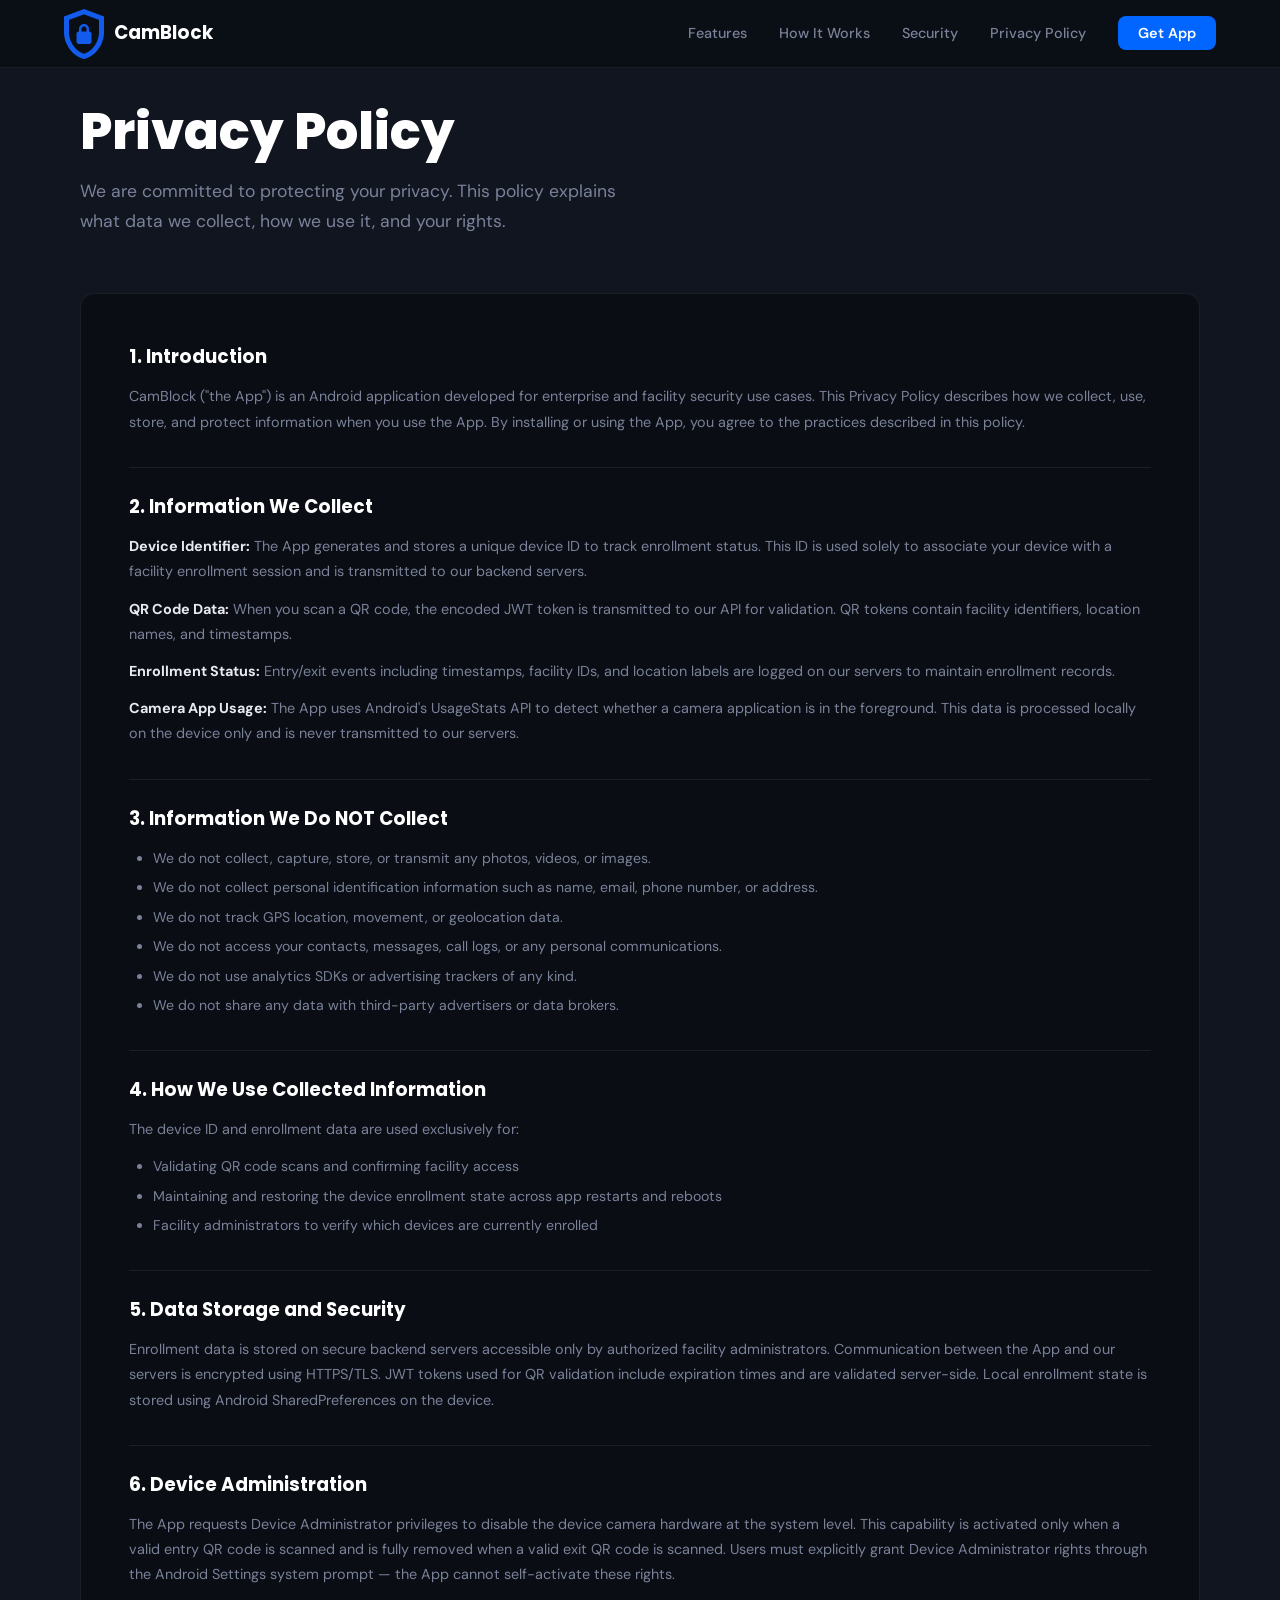
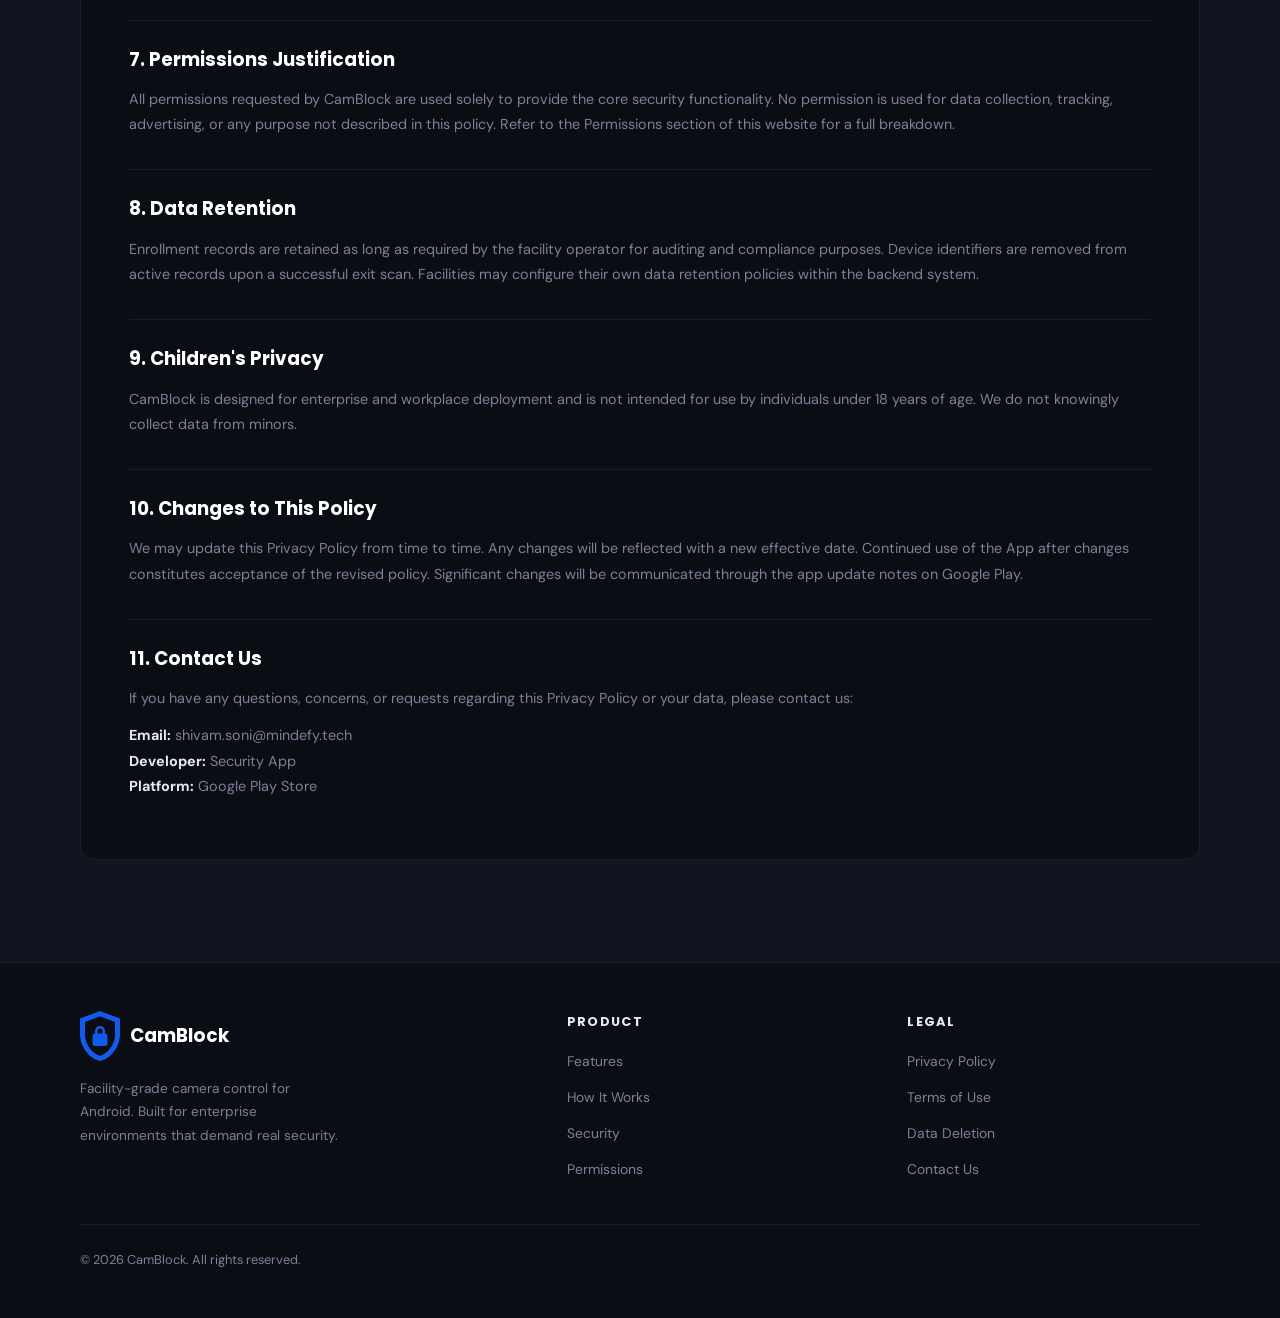
==== privacy.html @ 2841aa3a "initial commit" ====
<!DOCTYPE html>
<html lang="en">
  <head>
    <meta charset="UTF-8" />
    <meta name="viewport" content="width=device-width, initial-scale=1.0" />
    <title>CamBlock – Facility Camera Control</title>
    <link rel="preconnect" href="https://fonts.googleapis.com" />
    <link
      href="https://fonts.googleapis.com/css2?family=Poppins:wght@300;400;500;600;700&family=Syne:wght@400;600;700;800&family=DM+Sans:ital,wght@0,300;0,400;0,500;1,400&family=DM+Mono:wght@400;500&display=swap"
      rel="stylesheet"
    />
    <link rel="icon" type="image/png" sizes="32x32" href="logo.png">
    <!-- External CSS -->
    <link rel="stylesheet" href="styles.css" />

    <title>CamBlock Privacy Policy</title>
  </head>
  <body>
    <!-- ── NAV ──────────────────────────────────────── -->
    <nav>
      <a class="nav-logo" href="/">
        <div class="shield"><img src="logo.png" /></div>
        CamBlock
      </a>
      <ul class="nav-links" id="navLinks">
        <li><a href="/#features">Features</a></li>
        <li><a href="/#how-it-works">How It Works</a></li>
        <li><a href="/#security">Security</a></li>
        <li><a href="privacy.html">Privacy Policy</a></li>
        <li><a href="https://play.google.com/store/apps/details?id=com.sierra.camblock&pcampaignid=web_share" target="_blank" class="nav-cta">Get App</a></li>
      </ul>
      <div class="hamburger" id="hamburger" onclick="toggleMenu()">
        <span></span><span></span><span></span>
      </div>
    </nav>

    <!-- ── PRIVACY POLICY ────────────────────────────── -->
    <section id="privacy">
      <div class="container">
        <h2 class="section-title">Privacy Policy</h2>
        <p class="section-sub">
          We are committed to protecting your privacy. This policy explains what
          data we collect, how we use it, and your rights.
        </p>

        <div class="privacy-card">
          <h3>1. Introduction</h3>
          <p>
            CamBlock ("the App") is an Android application developed for
            enterprise and facility security use cases. This Privacy Policy
            describes how we collect, use, store, and protect information when
            you use the App. By installing or using the App, you agree to the
            practices described in this policy.
          </p>

          <h3>2. Information We Collect</h3>
          <p>
            <strong>Device Identifier:</strong> The App generates and stores a
            unique device ID to track enrollment status. This ID is used solely
            to associate your device with a facility enrollment session and is
            transmitted to our backend servers.
          </p>
          <p>
            <strong>QR Code Data:</strong> When you scan a QR code, the encoded
            JWT token is transmitted to our API for validation. QR tokens
            contain facility identifiers, location names, and timestamps.
          </p>
          <p>
            <strong>Enrollment Status:</strong> Entry/exit events including
            timestamps, facility IDs, and location labels are logged on our
            servers to maintain enrollment records.
          </p>
          <p>
            <strong>Camera App Usage:</strong> The App uses Android's UsageStats
            API to detect whether a camera application is in the foreground.
            This data is processed locally on the device only and is never
            transmitted to our servers.
          </p>

          <h3>3. Information We Do NOT Collect</h3>
          <ul>
            <li>
              We do not collect, capture, store, or transmit any photos, videos,
              or images.
            </li>
            <li>
              We do not collect personal identification information such as
              name, email, phone number, or address.
            </li>
            <li>
              We do not track GPS location, movement, or geolocation data.
            </li>
            <li>
              We do not access your contacts, messages, call logs, or any
              personal communications.
            </li>
            <li>
              We do not use analytics SDKs or advertising trackers of any kind.
            </li>
            <li>
              We do not share any data with third-party advertisers or data
              brokers.
            </li>
          </ul>

          <h3>4. How We Use Collected Information</h3>
          <p>The device ID and enrollment data are used exclusively for:</p>
          <ul>
            <li>Validating QR code scans and confirming facility access</li>
            <li>
              Maintaining and restoring the device enrollment state across app
              restarts and reboots
            </li>
            <li>
              Facility administrators to verify which devices are currently
              enrolled
            </li>
          </ul>

          <h3>5. Data Storage and Security</h3>
          <p>
            Enrollment data is stored on secure backend servers accessible only
            by authorized facility administrators. Communication between the App
            and our servers is encrypted using HTTPS/TLS. JWT tokens used for QR
            validation include expiration times and are validated server-side.
            Local enrollment state is stored using Android SharedPreferences on
            the device.
          </p>

          <h3>6. Device Administration</h3>
          <p>
            The App requests Device Administrator privileges to disable the
            device camera hardware at the system level. This capability is
            activated only when a valid entry QR code is scanned and is fully
            removed when a valid exit QR code is scanned. Users must explicitly
            grant Device Administrator rights through the Android Settings
            system prompt — the App cannot self-activate these rights.
          </p>

          <h3>7. Permissions Justification</h3>
          <p>
            All permissions requested by CamBlock are used solely to provide the
            core security functionality. No permission is used for data
            collection, tracking, advertising, or any purpose not described in
            this policy. Refer to the Permissions section of this website for a
            full breakdown.
          </p>

          <h3>8. Data Retention</h3>
          <p>
            Enrollment records are retained as long as required by the facility
            operator for auditing and compliance purposes. Device identifiers
            are removed from active records upon a successful exit scan.
            Facilities may configure their own data retention policies within
            the backend system.
          </p>

          <h3>9. Children's Privacy</h3>
          <p>
            CamBlock is designed for enterprise and workplace deployment and is
            not intended for use by individuals under 18 years of age. We do not
            knowingly collect data from minors.
          </p>

          <h3>10. Changes to This Policy</h3>
          <p>
            We may update this Privacy Policy from time to time. Any changes
            will be reflected with a new effective date. Continued use of the
            App after changes constitutes acceptance of the revised policy.
            Significant changes will be communicated through the app update
            notes on Google Play.
          </p>

          <h3>11. Contact Us</h3>
          <p>
            If you have any questions, concerns, or requests regarding this
            Privacy Policy or your data, please contact us:
          </p>
          <p>
            <strong>Email:</strong> shivam.soni@mindefy.tech<br />
            <strong>Developer:</strong> Security App<br />
            <strong>Platform:</strong> Google Play Store
          </p>
        </div>
      </div>
    </section>

    <!-- ── FOOTER ────────────────────────────────────── -->
    <footer>
      <div class="footer-inner">
        <div class="footer-brand">
          <a class="nav-logo" href="/">
            <div class="shield"><img src="logo.png" /></div>
            CamBlock
          </a>
          <p>
            Facility-grade camera control for Android. Built for enterprise
            environments that demand real security.
          </p>
        </div>
        <div class="footer-col">
          <h4>Product</h4>
          <ul>
            <li><a href="/#features">Features</a></li>
            <li><a href="/#how-it-works">How It Works</a></li>
            <li><a href="/#security">Security</a></li>
            <li><a href="/#permissions">Permissions</a></li>
          </ul>
        </div>
        <div class="footer-col">
          <h4>Legal</h4>
          <ul>
            <li><a href="privacy.html">Privacy Policy</a></li>
            <li><a href="privacy.html">Terms of Use</a></li>
            <li><a href="privacy.html">Data Deletion</a></li>
            <li><a href="mailto:shivam.soni@mindefy.tech">Contact Us</a></li>
          </ul>
        </div>
      </div>
      <div class="footer-bottom">
        <span>© 2026 CamBlock. All rights reserved.</span>
      </div>
    </footer>

    <script>
      function toggleMenu() {
        const links = document.getElementById("navLinks");
        links.classList.toggle("open");
      }

      // Close menu on link click
      document.querySelectorAll(".nav-links a").forEach((link) => {
        link.addEventListener("click", () => {
          document.getElementById("navLinks").classList.remove("open");
        });
      });

      // Scroll reveal
      const observer = new IntersectionObserver(
        (entries) => {
          entries.forEach((entry) => {
            if (entry.isIntersecting) {
              entry.target.style.opacity = "1";
              entry.target.style.transform = "translateY(0)";
            }
          });
        },
        { threshold: 0.1 }
      );

      document
        .querySelectorAll(
          ".feature-card, .steps-list li, .layer-item, .perm-group"
        )
        .forEach((el) => {
          el.style.opacity = "0";
          el.style.transform = "translateY(20px)";
          el.style.transition = "opacity .5s ease, transform .5s ease";
          observer.observe(el);
        });
    </script>
  </body>
</html>
---- styles.css ----
*,
*::before,
*::after {
    box-sizing: border-box;
    margin: 0;
    padding: 0;
}

:root {
    --bg: #0a0d14;
    --surface: #111520;
    --surface2: #161c2e;
    --border: rgba(255, 255, 255, 0.07);
    --accent: #00d4ff;
    --accent2: #0066ff;
    --warn: #ff4d6d;
    --text: #e8eaf0;
    --muted: #7a8299;
    --white: #ffffff;
    --radius: 14px;
    --font-head: "Poppins", sans-serif;
    --font-body: "DM Sans", sans-serif;
    --font-mono: "DM Mono", monospace;
}

html {
    scroll-behavior: smooth;
}

body {
    background: var(--bg);
    color: var(--text);
    font-family: var(--font-body);
    font-size: 16px;
    line-height: 1.65;
    overflow-x: hidden;
}

/* ── Nav ───────────────────────────────────────── */
nav {
    position: fixed;
    top: 0;
    left: 0;
    right: 0;
    z-index: 100;
    display: flex;
    align-items: center;
    justify-content: space-between;
    padding: 0 clamp(1.5rem, 5vw, 4rem);
    height: 68px;
    background: rgba(10, 13, 20, 0.85);
    backdrop-filter: blur(18px);
    border-bottom: 1px solid var(--border);
}

.nav-logo {
    display: flex;
    align-items: center;
    gap: 10px;
    font-family: var(--font-head);
    font-weight: 700;
    font-size: 1.15rem;
    color: var(--white);
    text-decoration: none;
}

.nav-logo .shield {
    border-radius: 8px;
    display: grid;
    place-items: center;
    font-size: 1rem;
}

.nav-links {
    display: flex;
    gap: 2rem;
    list-style: none;
}

.nav-links a {
    color: var(--muted);
    text-decoration: none;
    font-size: 0.9rem;
    font-weight: 500;
    transition: color 0.2s;
}

.nav-links a:hover {
    color: var(--white);
}

.nav-cta {
    background: var(--accent2);
    color: #fff !important;
    padding: 8px 20px;
    border-radius: 8px;
    font-weight: 600 !important;
    transition: background 0.2s, transform 0.2s !important;
}

.nav-cta:hover {
    background: #0052d4 !important;
    transform: translateY(-1px);
}

.hamburger {
    display: none;
    flex-direction: column;
    gap: 5px;
    cursor: pointer;
    padding: 4px;
}

.hamburger span {
    display: block;
    width: 24px;
    height: 2px;
    background: var(--text);
    border-radius: 2px;
    transition: all 0.3s;
}

/* ── Sections shared ──────────────────────────── */
section {
    padding: clamp(4rem, 8vw, 7rem) clamp(1.5rem, 5vw, 4rem);
}

.container {
    max-width: 1120px;
    margin: 0 auto;
}

.section-label {
    font-family: var(--font-mono);
    font-size: 0.72rem;
    letter-spacing: 0.15em;
    text-transform: uppercase;
    color: var(--accent);
    margin-bottom: 0.75rem;
}

h1,
h2,
h3,
h4 {
    font-family: var(--font-head);
}

h2.section-title {
    font-size: clamp(2rem, 4.5vw, 3.2rem);
    font-weight: 800;
    line-height: 1.15;
    color: var(--white);
    margin-bottom: 1rem;
}

.section-sub {
    font-size: 1.1rem;
    color: var(--muted);
    max-width: 560px;
    margin-bottom: 3.5rem;
    line-height: 1.7;
}

/* ── Hero ─────────────────────────────────────── */
#hero {
    min-height: 100vh;
    display: flex;
    align-items: center;
    padding-top: 68px;
    position: relative;
    overflow: hidden;
}

.hero-grid {
    display: grid;
    grid-template-columns: 1fr 1fr;
    align-items: center;
    gap: 4rem;
}

/* animated grid bg */
.hero-bg {
    position: absolute;
    inset: 0;
    z-index: 0;
    background-image: linear-gradient(rgba(0, 212, 255, 0.04) 1px,
            transparent 1px),
        linear-gradient(90deg, rgba(0, 212, 255, 0.04) 1px, transparent 1px);
    background-size: 48px 48px;
    mask-image: radial-gradient(ellipse 80% 80% at 50% 20%,
            black 30%,
            transparent 100%);
}

.hero-glow {
    position: absolute;
    width: 700px;
    height: 700px;
    border-radius: 50%;
    background: radial-gradient(circle,
            rgba(0, 102, 255, 0.18) 0%,
            transparent 70%);
    top: -200px;
    right: -200px;
    pointer-events: none;
}

.hero-content {
    position: relative;
    z-index: 1;
}

.hero-badge {
    display: inline-flex;
    align-items: center;
    gap: 8px;
    background: rgba(0, 212, 255, 0.08);
    border: 1px solid rgba(0, 212, 255, 0.25);
    border-radius: 100px;
    padding: 6px 16px;
    font-size: 0.8rem;
    font-family: var(--font-mono);
    color: var(--accent);
    margin-bottom: 1.5rem;
    animation: fadeUp 0.6s ease both;
}

.hero-badge::before {
    content: "";
    width: 6px;
    height: 6px;
    background: var(--accent);
    border-radius: 50%;
    animation: pulse 2s infinite;
}

@keyframes pulse {

    0%,
    100% {
        opacity: 1;
        transform: scale(1);
    }

    50% {
        opacity: 0.5;
        transform: scale(1.4);
    }
}

h1.hero-title {
    font-size: clamp(2.8rem, 6vw, 4.4rem);
    font-weight: 800;
    line-height: 1.1;
    color: var(--white);
    margin-bottom: 1.25rem;
    animation: fadeUp 0.6s 0.1s ease both;
}

h1.hero-title span {
    background: linear-gradient(135deg, var(--accent2), var(--accent));
    -webkit-background-clip: text;
    -webkit-text-fill-color: transparent;
}

.hero-desc {
    font-size: 1.1rem;
    color: var(--muted);
    max-width: 480px;
    margin-bottom: 2.5rem;
    line-height: 1.75;
    animation: fadeUp 0.6s 0.2s ease both;
}

.hero-actions {
    display: flex;
    gap: 1rem;
    flex-wrap: wrap;
    animation: fadeUp 0.6s 0.3s ease both;
}

.btn-primary {
    display: inline-flex;
    align-items: center;
    gap: 8px;
    background: linear-gradient(135deg, var(--accent2), #0099ee);
    color: #fff;
    text-decoration: none;
    padding: 14px 28px;
    border-radius: var(--radius);
    font-weight: 600;
    font-size: 0.95rem;
    transition: transform 0.2s, box-shadow 0.2s;
    box-shadow: 0 0 30px rgba(0, 102, 255, 0.35);
}

.btn-primary:hover {
    transform: translateY(-2px);
    box-shadow: 0 0 40px rgba(0, 102, 255, 0.5);
}

.btn-secondary {
    display: inline-flex;
    align-items: center;
    gap: 8px;
    background: transparent;
    color: var(--text);
    text-decoration: none;
    padding: 14px 28px;
    border-radius: var(--radius);
    font-weight: 500;
    font-size: 0.95rem;
    border: 1px solid var(--border);
    transition: border-color 0.2s, background 0.2s;
}

.btn-secondary:hover {
    border-color: rgba(255, 255, 255, 0.2);
    background: rgba(255, 255, 255, 0.04);
}

/* Phone mockup */
.hero-visual {
    position: relative;
    z-index: 1;
    display: flex;
    justify-content: center;
    animation: fadeUp 0.6s 0.4s ease both;
}

.phone-wrap {
    position: relative;
    width: 280px;
}

.phone-outer {
    width: 280px;
    height: 560px;
    background: linear-gradient(160deg, #1a2035 0%, #0d1121 100%);
    border-radius: 44px;
    border: 1.5px solid rgba(255, 255, 255, 0.12);
    padding: 16px;
    position: relative;
    box-shadow: 0 40px 80px rgba(0, 0, 0, 0.7),
        0 0 0 1px rgba(0, 212, 255, 0.1);
}

.phone-screen {
    width: 100%;
    height: 100%;
    background: var(--bg);
    border-radius: 32px;
    overflow: hidden;
    display: flex;
    flex-direction: column;
    align-items: center;
    justify-content: center;
    gap: 1rem;
    position: relative;
}

.phone-status-bar {
    position: absolute;
    top: 0;
    left: 0;
    right: 0;
    height: 36px;
    display: flex;
    align-items: center;
    justify-content: center;
    font-size: 0.6rem;
    font-family: var(--font-mono);
    color: var(--muted);
}

.phone-notch {
    width: 70px;
    height: 12px;
    background: #0a0d14;
    border-radius: 0 0 8px 8px;
    position: absolute;
    top: 0;
    left: 50%;
    transform: translateX(-50%);
}

.phone-lock-icon {
    width: 72px;
    height: 72px;
    background: linear-gradient(135deg,
            rgba(0, 102, 255, 0.2),
            rgba(0, 212, 255, 0.1));
    border: 1.5px solid rgba(0, 212, 255, 0.35);
    border-radius: 20px;
    display: flex;
    align-items: center;
    justify-content: center;
    font-size: 2.2rem;
}

.phone-status-text {
    font-family: var(--font-head);
    font-size: 0.95rem;
    font-weight: 700;
    color: var(--warn);
    letter-spacing: 0.05em;
}

.phone-status-text.unlocked {
    color: #00e676;
}

.phone-sub-text {
    font-size: 0.65rem;
    font-family: var(--font-mono);
    color: var(--muted);
}

.phone-scan-btn {
    margin-top: 0.5rem;
    background: linear-gradient(135deg, var(--accent2), var(--accent));
    color: #fff;
    padding: 10px 24px;
    border-radius: 10px;
    font-size: 0.72rem;
    font-weight: 600;
    font-family: var(--font-head);
}

.phone-float-badge {
    position: absolute;
    background: var(--surface);
    border: 1px solid var(--border);
    border-radius: 10px;
    padding: 8px 14px;
    font-size: 0.7rem;
    font-family: var(--font-mono);
    white-space: nowrap;
    box-shadow: 0 8px 24px rgba(0, 0, 0, 0.5);
}

.phone-float-badge.left {
    left: -70px;
    top: 30%;
    color: var(--accent);
    border-color: rgba(0, 212, 255, 0.25);
    animation: floatL 3s ease-in-out infinite;
}

.phone-float-badge.right {
    right: -70px;
    top: 55%;
    color: #00e676;
    border-color: rgba(0, 230, 118, 0.25);
    animation: floatR 3s ease-in-out infinite 0.5s;
}

@keyframes floatL {

    0%,
    100% {
        transform: translateY(0);
    }

    50% {
        transform: translateY(-8px);
    }
}

@keyframes floatR {

    0%,
    100% {
        transform: translateY(0);
    }

    50% {
        transform: translateY(8px);
    }
}

.hero-stats {
    display: flex;
    gap: 2.5rem;
    flex-wrap: wrap;
    margin-top: 3rem;
    padding-top: 2rem;
    border-top: 1px solid var(--border);
    animation: fadeUp 0.6s 0.45s ease both;
}

.stat-item {}

.stat-number {
    font-family: var(--font-head);
    font-size: 1.9rem;
    font-weight: 800;
    color: var(--white);
    line-height: 1;
}

.stat-label {
    font-size: 0.78rem;
    color: var(--muted);
    margin-top: 3px;
}

@keyframes fadeUp {
    from {
        opacity: 0;
        transform: translateY(24px);
    }

    to {
        opacity: 1;
        transform: translateY(0);
    }
}

/* ── Features ─────────────────────────────────── */
#features {
    background: var(--surface);
}

.features-grid {
    display: grid;
    grid-template-columns: repeat(3, 1fr);
    gap: 1.5px;
    background: var(--border);
    border: 1px solid var(--border);
    border-radius: var(--radius);
    overflow: hidden;
}

.feature-card {
    background: var(--surface);
    padding: 2rem;
    transition: background 0.25s;
    position: relative;
    overflow: hidden;
}

.feature-card::after {
    content: "";
    position: absolute;
    bottom: 0;
    left: 0;
    right: 0;
    height: 2px;
    background: linear-gradient(90deg, var(--accent2), var(--accent));
    transform: scaleX(0);
    transform-origin: left;
    transition: transform 0.3s;
}

.feature-card:hover {
    background: var(--surface2);
}

.feature-card:hover::after {
    transform: scaleX(1);
}

.feature-icon {
    width: 48px;
    height: 48px;
    background: rgba(0, 102, 255, 0.12);
    border: 1px solid rgba(0, 102, 255, 0.2);
    border-radius: 12px;
    display: grid;
    place-items: center;
    font-size: 1.4rem;
    margin-bottom: 1.25rem;
}

.feature-card h3 {
    font-size: 1.05rem;
    font-weight: 700;
    color: var(--white);
    margin-bottom: 0.5rem;
}

.feature-card p {
    font-size: 0.88rem;
    color: var(--muted);
    line-height: 1.65;
}

/* ── How It Works ─────────────────────────────── */
#how-it-works {}

.steps-grid {
    display: grid;
    grid-template-columns: 1fr 1fr;
    gap: 2rem 4rem;
    align-items: center;
}

.steps-visual {
    background: var(--surface);
    border: 1px solid var(--border);
    border-radius: var(--radius);
    padding: 2rem;
    position: relative;
    overflow: hidden;
}

.steps-visual::before {
    content: "";
    position: absolute;
    top: 0;
    left: 0;
    right: 0;
    height: 3px;
    background: linear-gradient(90deg, var(--accent2), var(--accent));
}

.flow-step {
    display: flex;
    gap: 1rem;
    align-items: flex-start;
    padding: 1.25rem 0;
    border-bottom: 1px solid var(--border);
}

.flow-step:last-child {
    border-bottom: none;
    padding-bottom: 0;
}

.flow-step:first-child {
    padding-top: 0;
}

.step-num {
    width: 32px;
    height: 32px;
    flex-shrink: 0;
    background: linear-gradient(135deg, var(--accent2), var(--accent));
    border-radius: 8px;
    display: grid;
    place-items: center;
    font-family: var(--font-mono);
    font-size: 0.75rem;
    font-weight: 500;
    color: #fff;
}

.step-info h4 {
    font-size: 0.95rem;
    font-weight: 600;
    color: var(--white);
    margin-bottom: 0.25rem;
}

.step-info p {
    font-size: 0.82rem;
    color: var(--muted);
}

.steps-list {
    list-style: none;
}

.steps-list li {
    display: flex;
    gap: 1.25rem;
    align-items: flex-start;
    margin-bottom: 2rem;
}

.steps-list li:last-child {
    margin-bottom: 0;
}

.step-icon-wrap {
    width: 50px;
    height: 50px;
    flex-shrink: 0;
    border-radius: 14px;
    display: grid;
    place-items: center;
    font-size: 1.5rem;
}

.step-icon-wrap.blue {
    background: rgba(0, 102, 255, 0.12);
    border: 1px solid rgba(0, 102, 255, 0.2);
}

.step-icon-wrap.cyan {
    background: rgba(0, 212, 255, 0.1);
    border: 1px solid rgba(0, 212, 255, 0.2);
}

.step-icon-wrap.green {
    background: rgba(0, 230, 118, 0.1);
    border: 1px solid rgba(0, 230, 118, 0.2);
}

.step-icon-wrap.red {
    background: rgba(255, 77, 109, 0.1);
    border: 1px solid rgba(255, 77, 109, 0.2);
}

.steps-list h4 {
    font-size: 1rem;
    font-weight: 700;
    color: var(--white);
    margin-bottom: 0.3rem;
}

.steps-list p {
    font-size: 0.87rem;
    color: var(--muted);
    line-height: 1.65;
}

/* ── Security Layers ──────────────────────────── */
#security {
    background: var(--surface);
}

.layers-container {
    display: grid;
    grid-template-columns: 1fr 1.2fr;
    gap: 4rem;
    align-items: center;
}

.layer-stack {
    display: flex;
    flex-direction: column;
    gap: 0;
}

.layer-item {
    display: flex;
    align-items: center;
    gap: 1rem;
    padding: 1.25rem 1.5rem;
    border: 1px solid var(--border);
    background: var(--surface2);
    position: relative;
    transition: background 0.25s, border-color 0.25s;
    cursor: default;
}

.layer-item:first-child {
    border-radius: var(--radius) var(--radius) 0 0;
}

.layer-item:last-child {
    border-radius: 0 0 var(--radius) var(--radius);
    border-top: none;
}

.layer-item:not(:first-child):not(:last-child) {
    border-top: none;
}

.layer-item:hover {
    background: rgba(0, 102, 255, 0.08);
    border-color: rgba(0, 102, 255, 0.3);
}

.layer-num {
    font-family: var(--font-mono);
    font-size: 0.7rem;
    color: var(--accent);
    width: 24px;
}

.layer-info {
    flex: 1;
}

.layer-info strong {
    display: block;
    font-size: 0.92rem;
    color: var(--white);
    font-weight: 600;
}

.layer-info span {
    font-size: 0.8rem;
    color: var(--muted);
}

.layer-badge {
    font-size: 0.68rem;
    font-family: var(--font-mono);
    padding: 3px 10px;
    border-radius: 100px;
    background: rgba(0, 230, 118, 0.1);
    color: #00e676;
    border: 1px solid rgba(0, 230, 118, 0.2);
}

.security-text {}

.security-text p {
    color: var(--muted);
    font-size: 0.95rem;
    line-height: 1.75;
    margin-bottom: 1.5rem;
}

.compat-tags {
    display: flex;
    flex-wrap: wrap;
    gap: 0.5rem;
    margin-top: 1.5rem;
}

.tag {
    font-size: 0.78rem;
    font-family: var(--font-mono);
    padding: 5px 12px;
    border-radius: 6px;
    background: rgba(255, 255, 255, 0.05);
    border: 1px solid var(--border);
    color: var(--muted);
}

/* ── Permissions ──────────────────────────────── */
#permissions {}

.perms-grid {
    display: grid;
    grid-template-columns: repeat(2, 1fr);
    gap: 1.5rem;
}

.perm-group {
    background: var(--surface);
    border: 1px solid var(--border);
    border-radius: var(--radius);
    padding: 1.75rem;
}

.perm-group h3 {
    font-size: 0.9rem;
    font-weight: 700;
    color: var(--white);
    margin-bottom: 1.25rem;
    display: flex;
    align-items: center;
    gap: 8px;
}

.perm-group h3 span {
    width: 28px;
    height: 28px;
    border-radius: 7px;
    display: grid;
    place-items: center;
    font-size: 0.9rem;
}

.perm-group h3 span.b {
    background: rgba(0, 102, 255, 0.15);
}

.perm-group h3 span.c {
    background: rgba(0, 212, 255, 0.12);
}

.perm-group h3 span.g {
    background: rgba(0, 230, 118, 0.1);
}

.perm-group h3 span.r {
    background: rgba(255, 77, 109, 0.1);
}

.perm-item {
    display: flex;
    align-items: flex-start;
    gap: 0.75rem;
    margin-bottom: 0.9rem;
}

.perm-item:last-child {
    margin-bottom: 0;
}

.perm-dot {
    width: 6px;
    height: 6px;
    border-radius: 50%;
    background: var(--accent);
    margin-top: 0.55rem;
    flex-shrink: 0;
}

.perm-item-info strong {
    display: block;
    font-size: 0.82rem;
    font-family: var(--font-mono);
    color: var(--text);
    margin-bottom: 2px;
}

.perm-item-info span {
    font-size: 0.78rem;
    color: var(--muted);
}

/* ── Privacy Policy ───────────────────────────── */
#privacy {
    background: var(--surface);
}

.privacy-card {
    background: var(--bg);
    border: 1px solid var(--border);
    border-radius: var(--radius);
    padding: 3rem;
}

.privacy-card h3 {
    font-size: 1.15rem;
    font-weight: 700;
    color: var(--white);
    margin: 2rem 0 0.75rem;
    padding-top: 1.5rem;
    border-top: 1px solid var(--border);
}

.privacy-card h3:first-child {
    margin-top: 0;
    padding-top: 0;
    border-top: none;
}

.privacy-card p {
    font-size: 0.9rem;
    color: var(--muted);
    line-height: 1.75;
    margin-bottom: 0.75rem;
}

.privacy-card ul {
    padding-left: 1.5rem;
    margin-bottom: 0.75rem;
}

.privacy-card li {
    font-size: 0.88rem;
    color: var(--muted);
    line-height: 1.75;
    margin-bottom: 0.3rem;
}

.privacy-card strong {
    color: var(--text);
}

.privacy-effective {
    display: inline-flex;
    background: rgba(0, 212, 255, 0.08);
    border: 1px solid rgba(0, 212, 255, 0.2);
    border-radius: 8px;
    padding: 8px 16px;
    font-size: 0.8rem;
    font-family: var(--font-mono);
    color: var(--accent);
    margin-bottom: 2rem;
}

/* ── CTA ──────────────────────────────────────── */
#cta {
    background: linear-gradient(135deg,
            #06091a 0%,
            #0f1630 50%,
            #06091a 100%);
    position: relative;
    overflow: hidden;
}

#cta::before {
    content: "";
    position: absolute;
    inset: 0;
    background-image: linear-gradient(rgba(0, 102, 255, 0.06) 1px,
            transparent 1px),
        linear-gradient(90deg, rgba(0, 102, 255, 0.06) 1px, transparent 1px);
    background-size: 40px 40px;
}

.cta-inner {
    position: relative;
    text-align: center;
}

.cta-inner h2 {
    font-size: clamp(2rem, 4vw, 3rem);
    font-weight: 800;
    color: var(--white);
    margin-bottom: 1rem;
}

.cta-inner p {
    font-size: 1.05rem;
    color: var(--muted);
    max-width: 500px;
    margin: 0 auto 2.5rem;
}

/* ── Footer ───────────────────────────────────── */
footer {
    background: var(--bg);
    border-top: 1px solid var(--border);
    padding: 3rem clamp(1.5rem, 5vw, 4rem);
}

.footer-inner {
    max-width: 1120px;
    margin: 0 auto;
    display: grid;
    grid-template-columns: 1.5fr 1fr 1fr;
    gap: 3rem;
}

.footer-brand {}

.footer-brand .nav-logo {
    margin-bottom: 1rem;
}

.footer-brand p {
    font-size: 0.85rem;
    color: var(--muted);
    line-height: 1.7;
    max-width: 260px;
}

.footer-col h4 {
    font-size: 0.8rem;
    font-weight: 700;
    text-transform: uppercase;
    letter-spacing: 0.1em;
    color: var(--text);
    margin-bottom: 1rem;
}

.footer-col ul {
    list-style: none;
}

.footer-col li {
    margin-bottom: 0.6rem;
}

.footer-col a {
    font-size: 0.87rem;
    color: var(--muted);
    text-decoration: none;
    transition: color 0.2s;
}

.footer-col a:hover {
    color: var(--white);
}

.footer-bottom {
    max-width: 1120px;
    margin: 2rem auto 0;
    padding-top: 1.5rem;
    border-top: 1px solid var(--border);
    display: flex;
    align-items: center;
    justify-content: space-between;
    flex-wrap: wrap;
    gap: 1rem;
    font-size: 0.8rem;
    color: var(--muted);
}

/* ── Responsive ───────────────────────────────── */
@media (max-width: 900px) {
    .nav-links {
        display: none;
    }

    .hamburger {
        display: flex;
    }

    .nav-links.open {
        display: flex;
        flex-direction: column;
        position: fixed;
        top: 68px;
        left: 0;
        right: 0;
        background: rgba(10, 13, 20, 0.97);
        backdrop-filter: blur(18px);
        padding: 1.5rem 2rem 2rem;
        gap: 1.5rem;
        border-bottom: 1px solid var(--border);
    }

    .hero-grid {
        grid-template-columns: 1fr;
        gap: 3rem;
    }

    .hero-visual {
        order: -1;
    }

    .phone-float-badge {
        display: none;
    }

    .features-grid {
        grid-template-columns: 1fr 1fr;
    }

    .steps-grid {
        grid-template-columns: 1fr;
    }

    .layers-container {
        grid-template-columns: 1fr;
    }

    .perms-grid {
        grid-template-columns: 1fr;
    }

    .footer-inner {
        grid-template-columns: 1fr 1fr;
    }
}

@media (max-width: 600px) {
    .features-grid {
        grid-template-columns: 1fr;
    }

    .footer-inner {
        grid-template-columns: 1fr;
    }

    .hero-stats {
        gap: 1.5rem;
    }

    .privacy-card {
        padding: 1.75rem;
    }
}
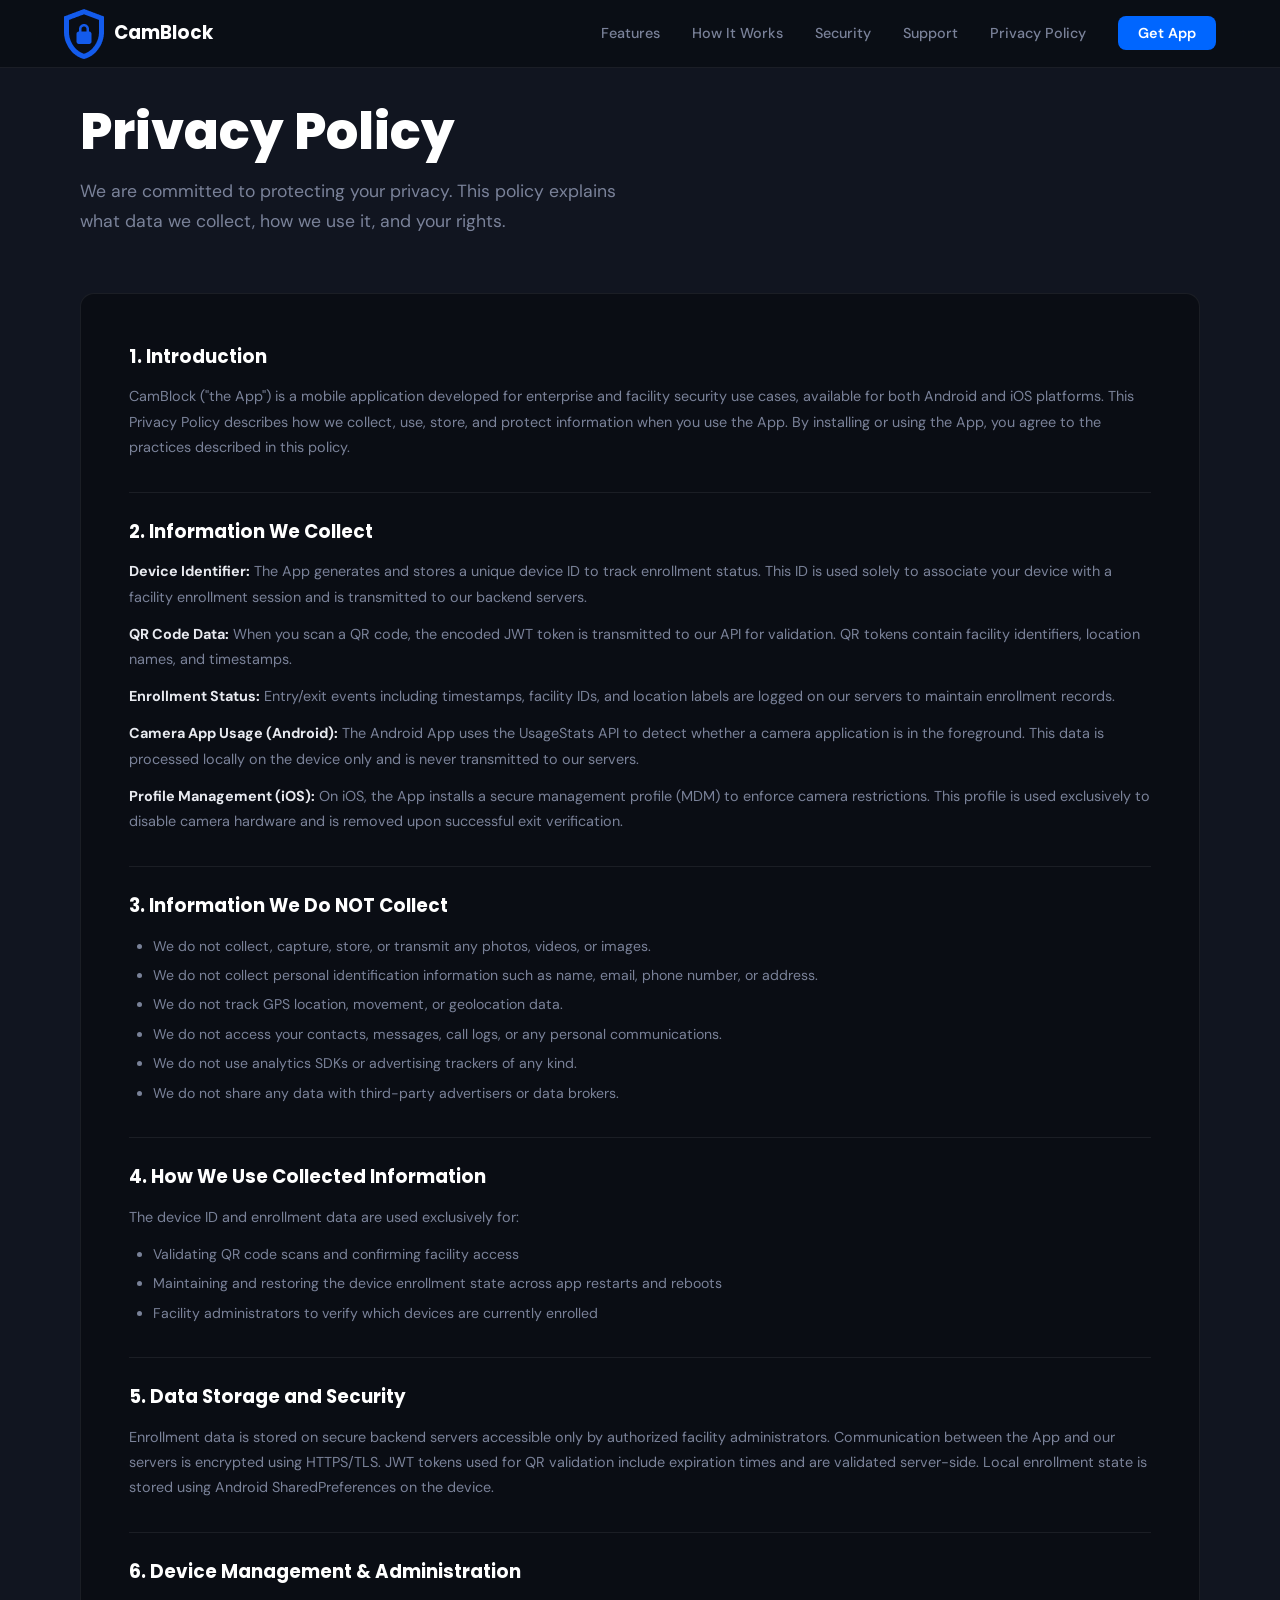
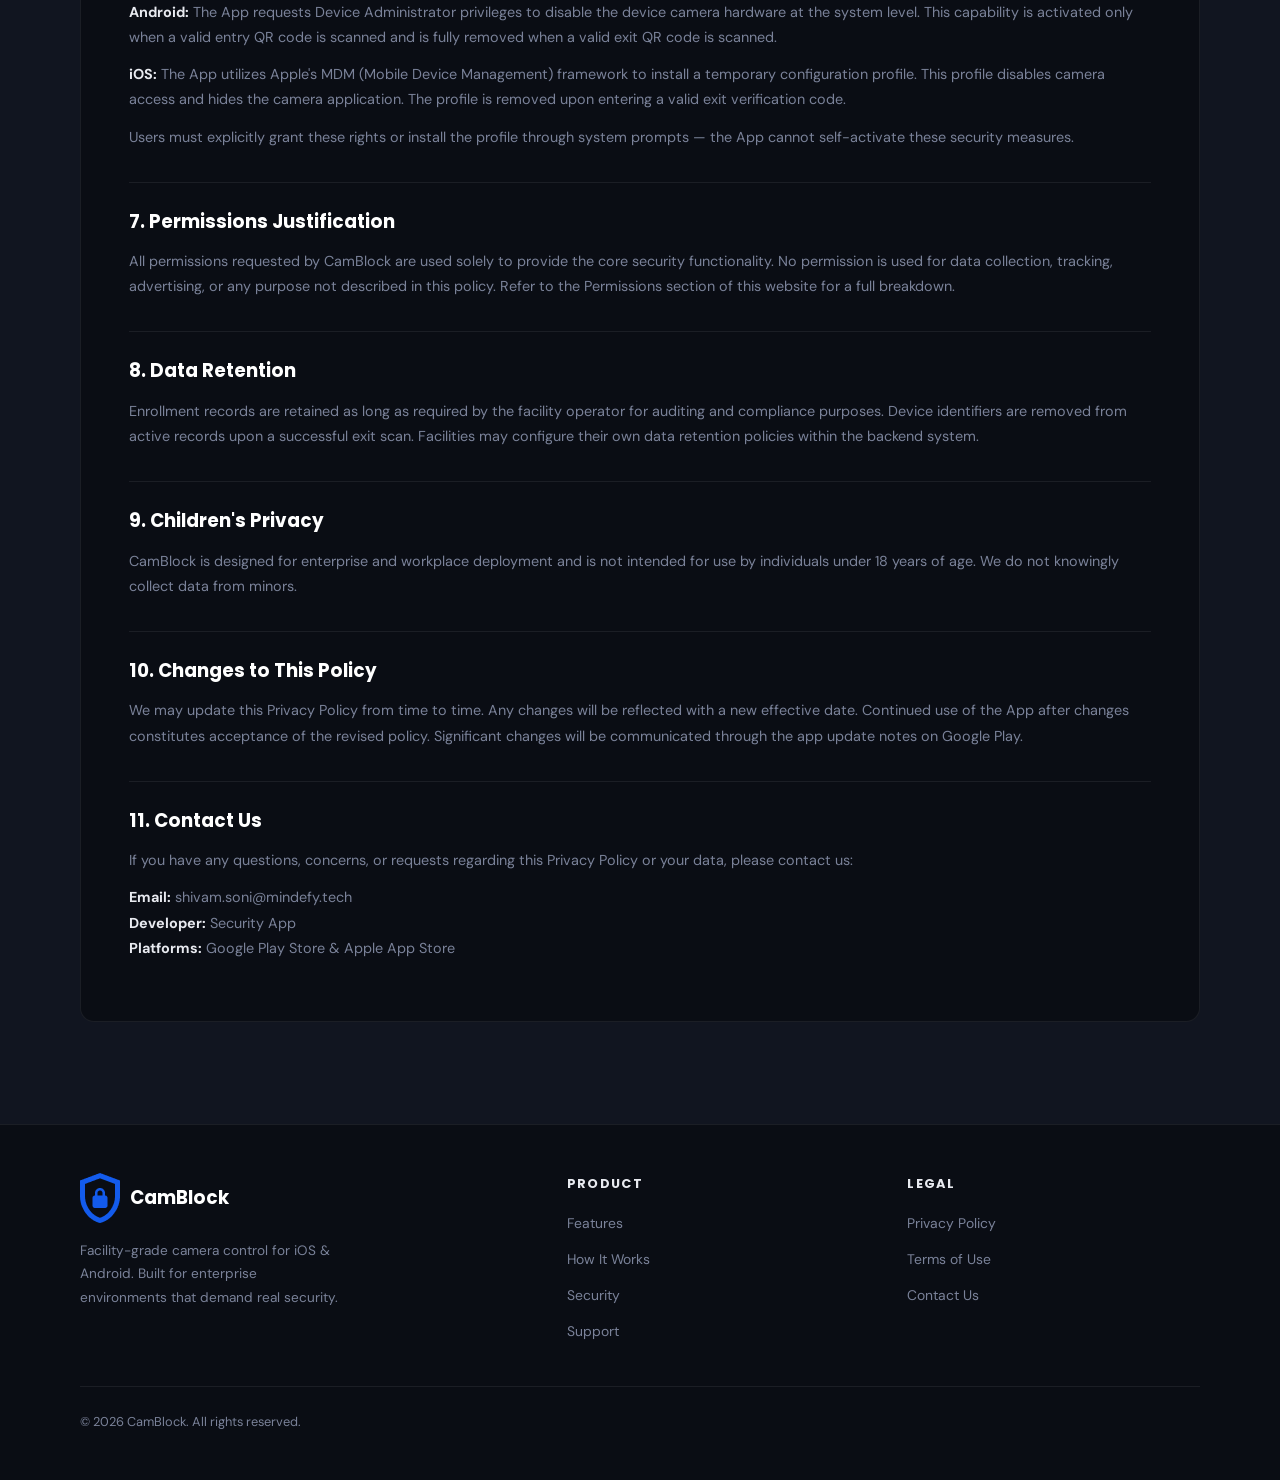
==== commit 02499c8f: "-Updated website for the iOS app and added new support page" ====
--- a/privacy.html
+++ b/privacy.html
@@ -26,6 +26,7 @@
         <li><a href="/#features">Features</a></li>
         <li><a href="/#how-it-works">How It Works</a></li>
         <li><a href="/#security">Security</a></li>
+        <li><a href="support.html">Support</a></li>
         <li><a href="privacy.html">Privacy Policy</a></li>
         <li><a href="https://play.google.com/store/apps/details?id=com.sierra.camblock&pcampaignid=web_share" target="_blank" class="nav-cta">Get App</a></li>
       </ul>
@@ -46,8 +47,9 @@
         <div class="privacy-card">
           <h3>1. Introduction</h3>
           <p>
-            CamBlock ("the App") is an Android application developed for
-            enterprise and facility security use cases. This Privacy Policy
+            CamBlock ("the App") is a mobile application developed for
+            enterprise and facility security use cases, available for both 
+            Android and iOS platforms. This Privacy Policy
             describes how we collect, use, store, and protect information when
             you use the App. By installing or using the App, you agree to the
             practices described in this policy.
@@ -71,10 +73,16 @@
             servers to maintain enrollment records.
           </p>
           <p>
-            <strong>Camera App Usage:</strong> The App uses Android's UsageStats
-            API to detect whether a camera application is in the foreground.
-            This data is processed locally on the device only and is never
-            transmitted to our servers.
+            <strong>Camera App Usage (Android):</strong> The Android App uses 
+            the UsageStats API to detect whether a camera application is in 
+            the foreground. This data is processed locally on the device only 
+            and is never transmitted to our servers.
+          </p>
+          <p>
+            <strong>Profile Management (iOS):</strong> On iOS, the App installs 
+             a secure management profile (MDM) to enforce camera restrictions. 
+            This profile is used exclusively to disable camera hardware and 
+            is removed upon successful exit verification.
           </p>
 
           <h3>3. Information We Do NOT Collect</h3>
@@ -127,14 +135,22 @@
             the device.
           </p>
 
-          <h3>6. Device Administration</h3>
-          <p>
-            The App requests Device Administrator privileges to disable the
+          <h3>6. Device Management & Administration</h3>
+          <p>
+            <strong>Android:</strong> The App requests Device Administrator privileges to disable the
             device camera hardware at the system level. This capability is
             activated only when a valid entry QR code is scanned and is fully
-            removed when a valid exit QR code is scanned. Users must explicitly
-            grant Device Administrator rights through the Android Settings
-            system prompt — the App cannot self-activate these rights.
+            removed when a valid exit QR code is scanned.
+          </p>
+          <p>
+            <strong>iOS:</strong> The App utilizes Apple's MDM (Mobile Device Management) framework 
+            to install a temporary configuration profile. This profile disables 
+            camera access and hides the camera application. The profile is 
+            removed upon entering a valid exit verification code.
+          </p>
+          <p>
+            Users must explicitly grant these rights or install the profile through system prompts — 
+            the App cannot self-activate these security measures.
           </p>
 
           <h3>7. Permissions Justification</h3>
@@ -179,7 +195,7 @@
           <p>
             <strong>Email:</strong> shivam.soni@mindefy.tech<br />
             <strong>Developer:</strong> Security App<br />
-            <strong>Platform:</strong> Google Play Store
+            <strong>Platforms:</strong> Google Play Store & Apple App Store
           </p>
         </div>
       </div>
@@ -194,7 +210,7 @@
             CamBlock
           </a>
           <p>
-            Facility-grade camera control for Android. Built for enterprise
+            Facility-grade camera control for iOS & Android. Built for enterprise
             environments that demand real security.
           </p>
         </div>
@@ -204,7 +220,7 @@
             <li><a href="/#features">Features</a></li>
             <li><a href="/#how-it-works">How It Works</a></li>
             <li><a href="/#security">Security</a></li>
-            <li><a href="/#permissions">Permissions</a></li>
+            <li><a href="support.html">Support</a></li>
           </ul>
         </div>
         <div class="footer-col">
@@ -212,8 +228,7 @@
           <ul>
             <li><a href="privacy.html">Privacy Policy</a></li>
             <li><a href="privacy.html">Terms of Use</a></li>
-            <li><a href="privacy.html">Data Deletion</a></li>
-            <li><a href="mailto:shivam.soni@mindefy.tech">Contact Us</a></li>
+            <li><a href="support.html">Contact Us</a></li>
           </ul>
         </div>
       </div>
--- a/styles.css
+++ b/styles.css
@@ -908,8 +908,9 @@
     color: var(--muted);
 }
 
-/* ── Privacy Policy ───────────────────────────── */
-#privacy {
+/* ── Privacy Policy & Support ─────────────────── */
+#privacy,
+#support {
     background: var(--surface);
 }
 
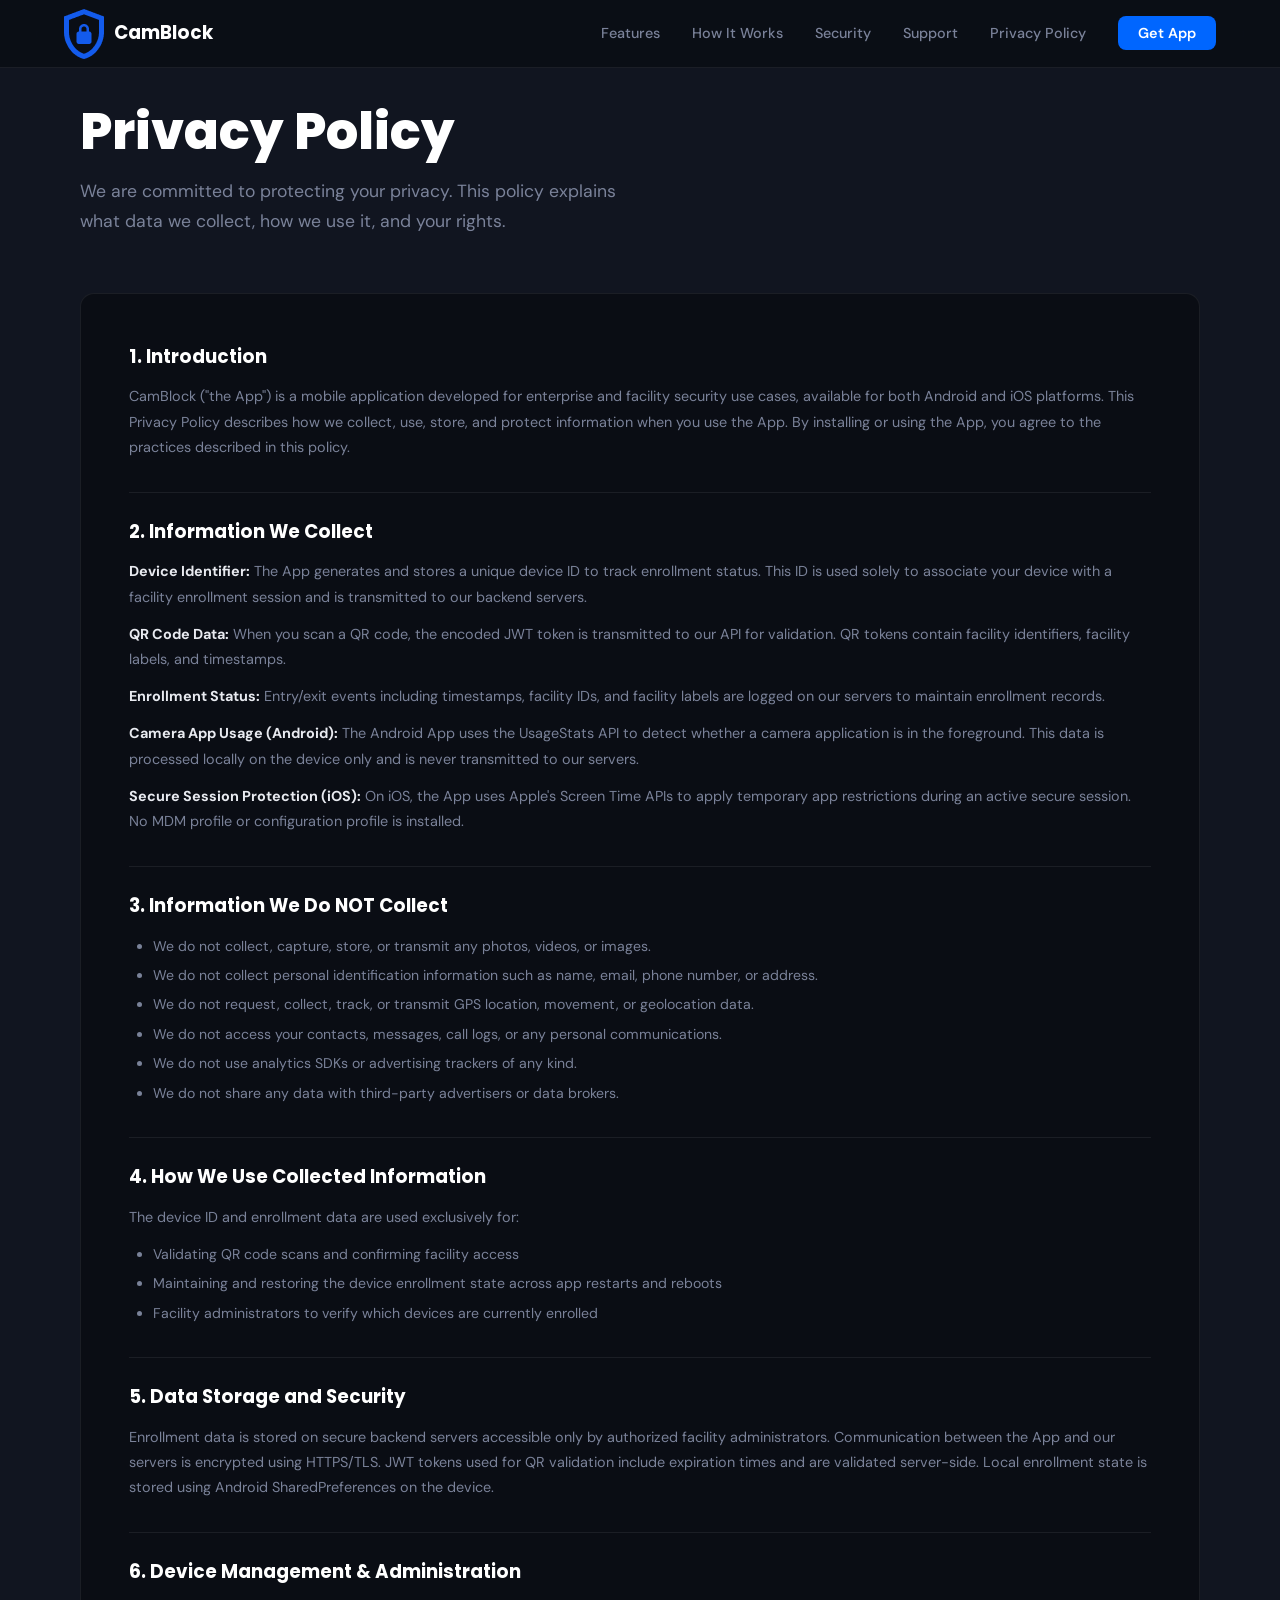
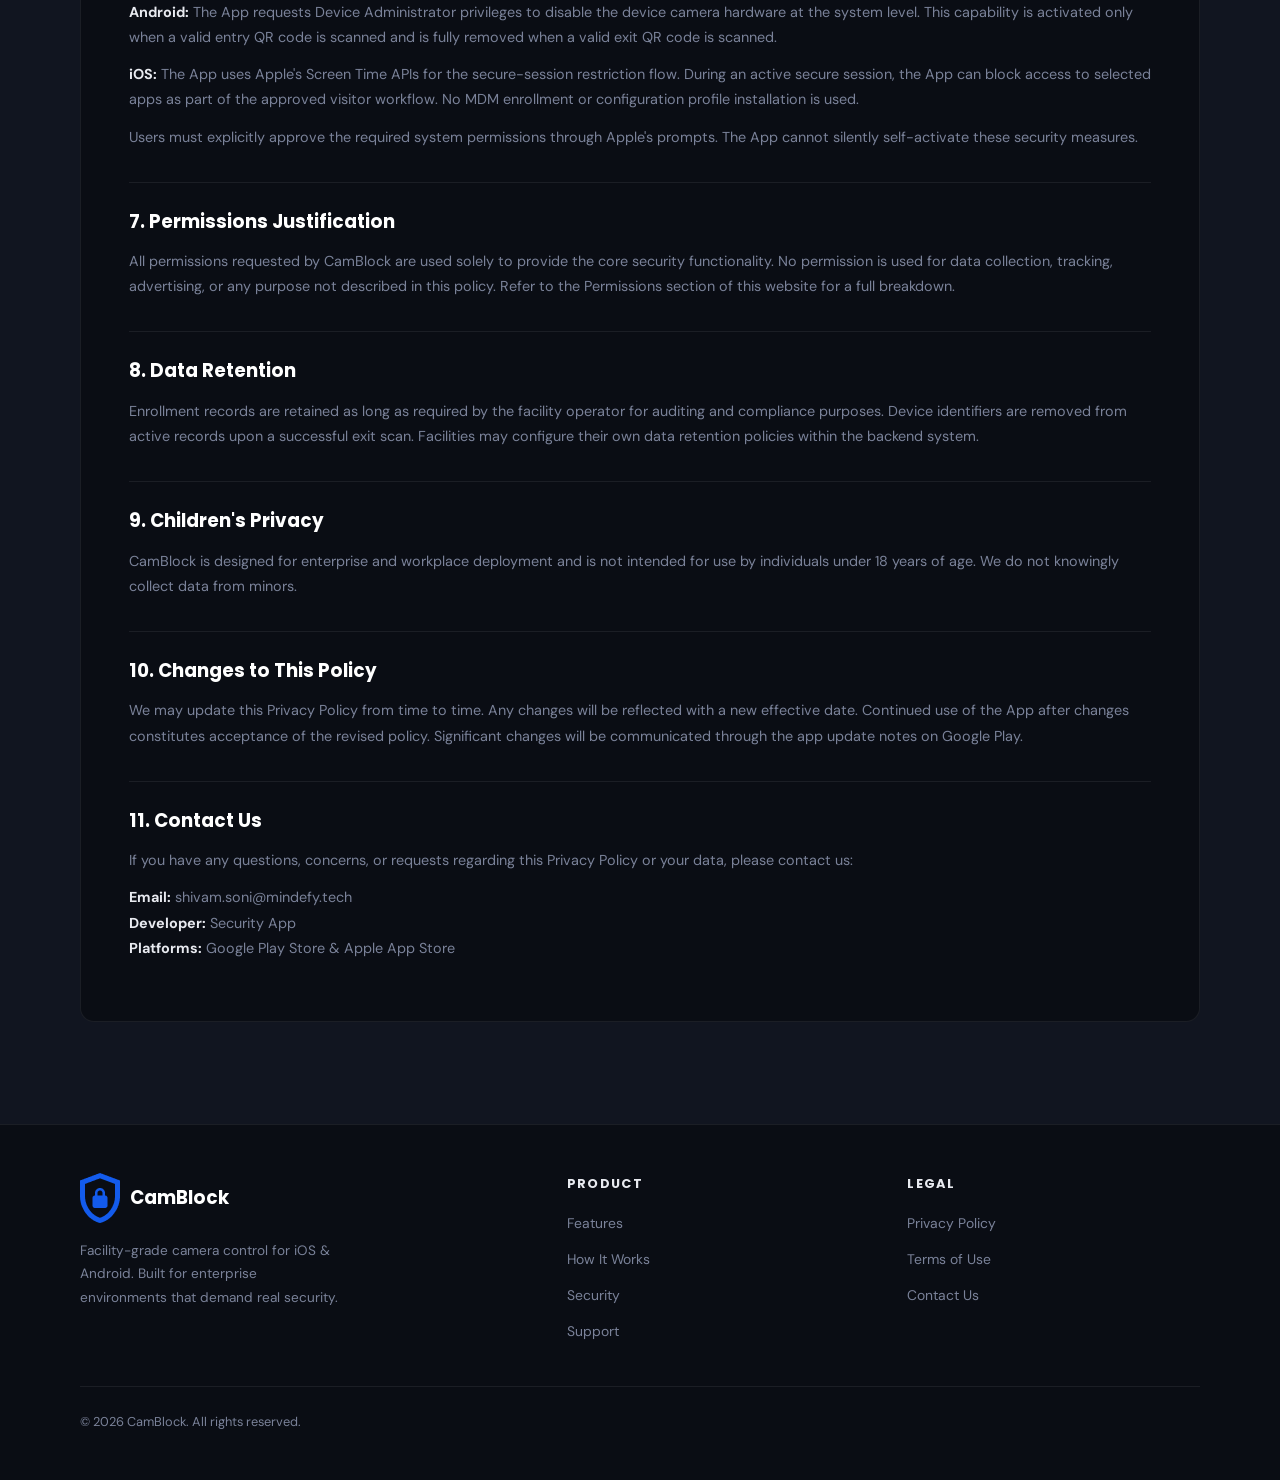
==== commit 270270e1: "-Updated privacy policy as per the new app changes." ====
--- a/privacy.html
+++ b/privacy.html
@@ -48,11 +48,11 @@
           <h3>1. Introduction</h3>
           <p>
             CamBlock ("the App") is a mobile application developed for
-            enterprise and facility security use cases, available for both 
-            Android and iOS platforms. This Privacy Policy
-            describes how we collect, use, store, and protect information when
-            you use the App. By installing or using the App, you agree to the
-            practices described in this policy.
+            enterprise and facility security use cases, available for both
+            Android and iOS platforms. This Privacy Policy describes how we
+            collect, use, store, and protect information when you use the App.
+            By installing or using the App, you agree to the practices described
+            in this policy.
           </p>
 
           <h3>2. Information We Collect</h3>
@@ -65,24 +65,24 @@
           <p>
             <strong>QR Code Data:</strong> When you scan a QR code, the encoded
             JWT token is transmitted to our API for validation. QR tokens
-            contain facility identifiers, location names, and timestamps.
+            contain facility identifiers, facility labels, and timestamps.
           </p>
           <p>
             <strong>Enrollment Status:</strong> Entry/exit events including
-            timestamps, facility IDs, and location labels are logged on our
+            timestamps, facility IDs, and facility labels are logged on our
             servers to maintain enrollment records.
           </p>
           <p>
-            <strong>Camera App Usage (Android):</strong> The Android App uses 
-            the UsageStats API to detect whether a camera application is in 
-            the foreground. This data is processed locally on the device only 
-            and is never transmitted to our servers.
-          </p>
-          <p>
-            <strong>Profile Management (iOS):</strong> On iOS, the App installs 
-             a secure management profile (MDM) to enforce camera restrictions. 
-            This profile is used exclusively to disable camera hardware and 
-            is removed upon successful exit verification.
+            <strong>Camera App Usage (Android):</strong> The Android App uses
+            the UsageStats API to detect whether a camera application is in the
+            foreground. This data is processed locally on the device only and is
+            never transmitted to our servers.
+          </p>
+          <p>
+            <strong>Secure Session Protection (iOS):</strong> On iOS, the App
+            uses Apple's Screen Time APIs to apply temporary app restrictions
+            during an active secure session. No MDM profile or configuration
+            profile is installed.
           </p>
 
           <h3>3. Information We Do NOT Collect</h3>
@@ -96,7 +96,8 @@
               name, email, phone number, or address.
             </li>
             <li>
-              We do not track GPS location, movement, or geolocation data.
+              We do not request, collect, track, or transmit GPS location,
+              movement, or geolocation data.
             </li>
             <li>
               We do not access your contacts, messages, call logs, or any
@@ -137,20 +138,23 @@
 
           <h3>6. Device Management & Administration</h3>
           <p>
-            <strong>Android:</strong> The App requests Device Administrator privileges to disable the
-            device camera hardware at the system level. This capability is
-            activated only when a valid entry QR code is scanned and is fully
-            removed when a valid exit QR code is scanned.
-          </p>
-          <p>
-            <strong>iOS:</strong> The App utilizes Apple's MDM (Mobile Device Management) framework 
-            to install a temporary configuration profile. This profile disables 
-            camera access and hides the camera application. The profile is 
-            removed upon entering a valid exit verification code.
-          </p>
-          <p>
-            Users must explicitly grant these rights or install the profile through system prompts — 
-            the App cannot self-activate these security measures.
+            <strong>Android:</strong> The App requests Device Administrator
+            privileges to disable the device camera hardware at the system
+            level. This capability is activated only when a valid entry QR code
+            is scanned and is fully removed when a valid exit QR code is
+            scanned.
+          </p>
+          <p>
+            <strong>iOS:</strong> The App uses Apple's Screen Time APIs for the
+            secure-session restriction flow. During an active secure session,
+            the App can block access to selected apps as part of the approved
+            visitor workflow. No MDM enrollment or configuration profile
+            installation is used.
+          </p>
+          <p>
+            Users must explicitly approve the required system permissions
+            through Apple's prompts. The App cannot silently self-activate these
+            security measures.
           </p>
 
           <h3>7. Permissions Justification</h3>
@@ -260,12 +264,12 @@
             }
           });
         },
-        { threshold: 0.1 }
+        { threshold: 0.1 },
       );
 
       document
         .querySelectorAll(
-          ".feature-card, .steps-list li, .layer-item, .perm-group"
+          ".feature-card, .steps-list li, .layer-item, .perm-group",
         )
         .forEach((el) => {
           el.style.opacity = "0";
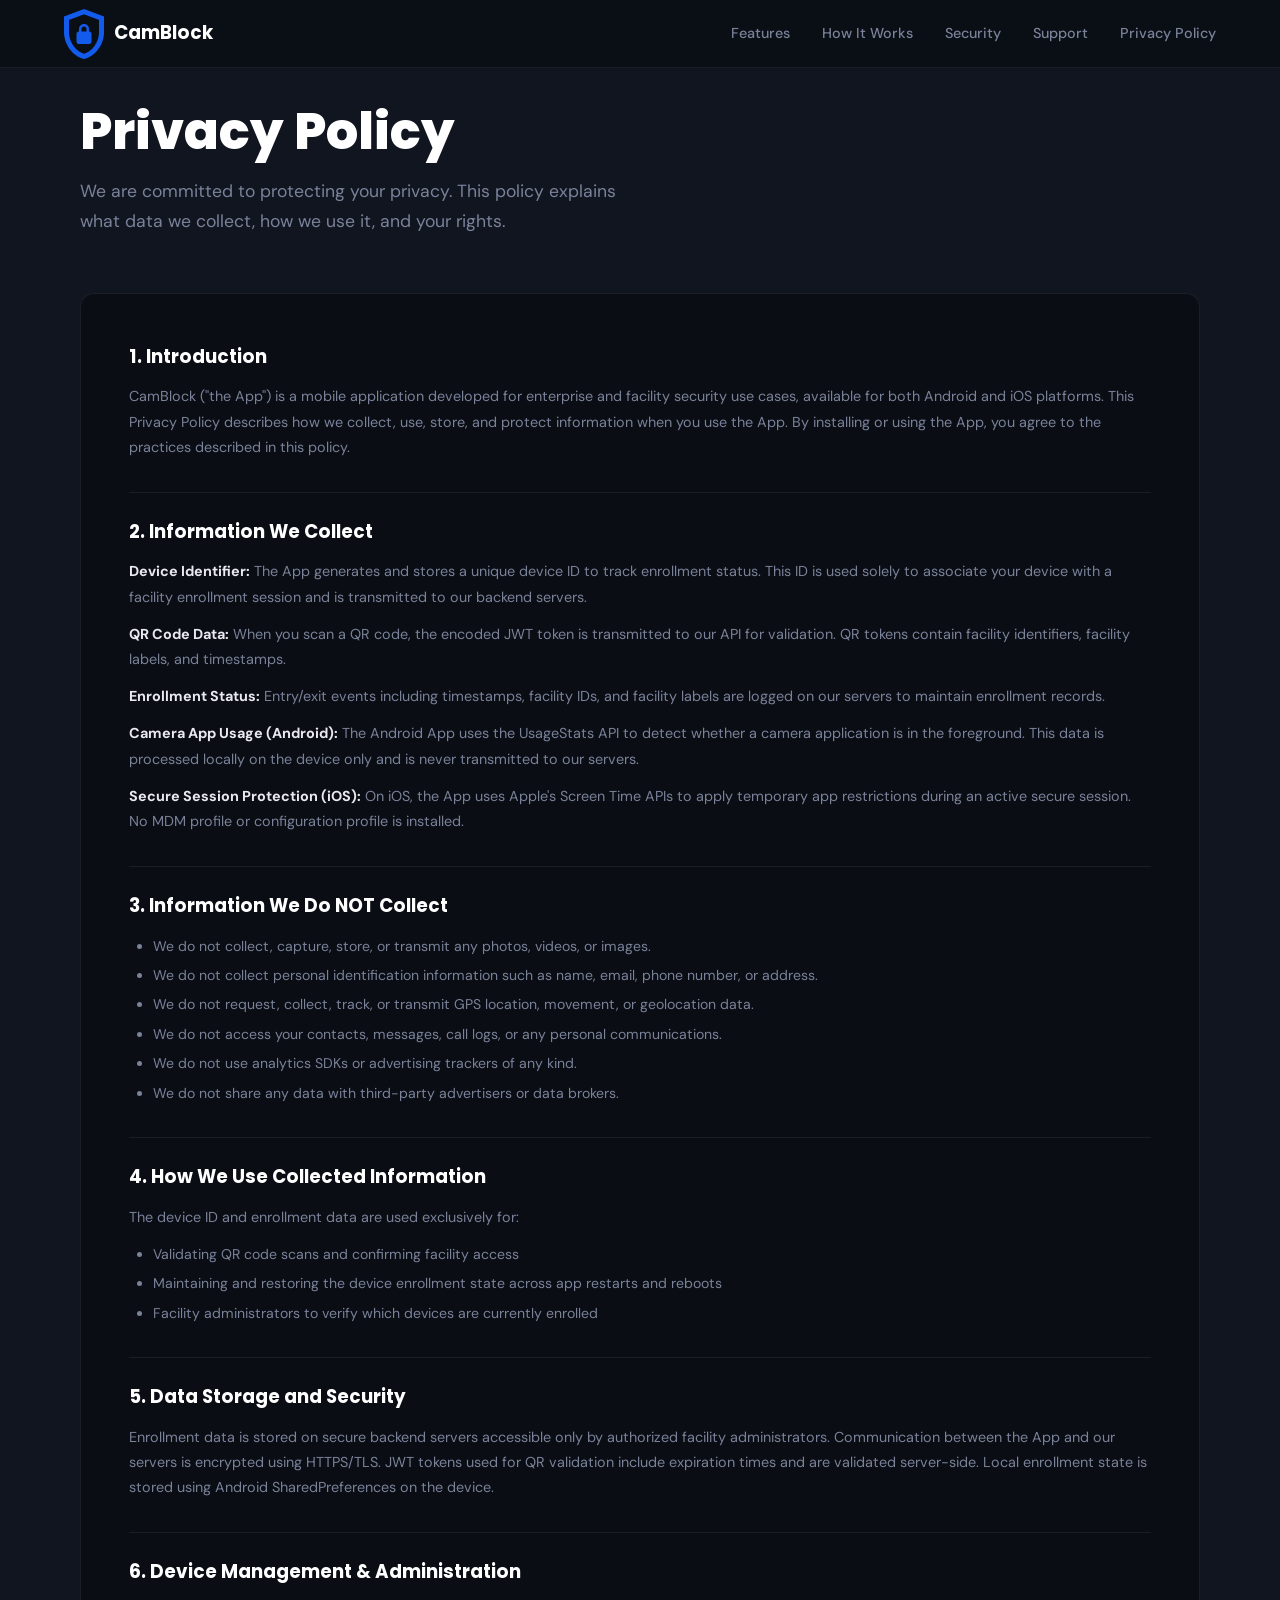
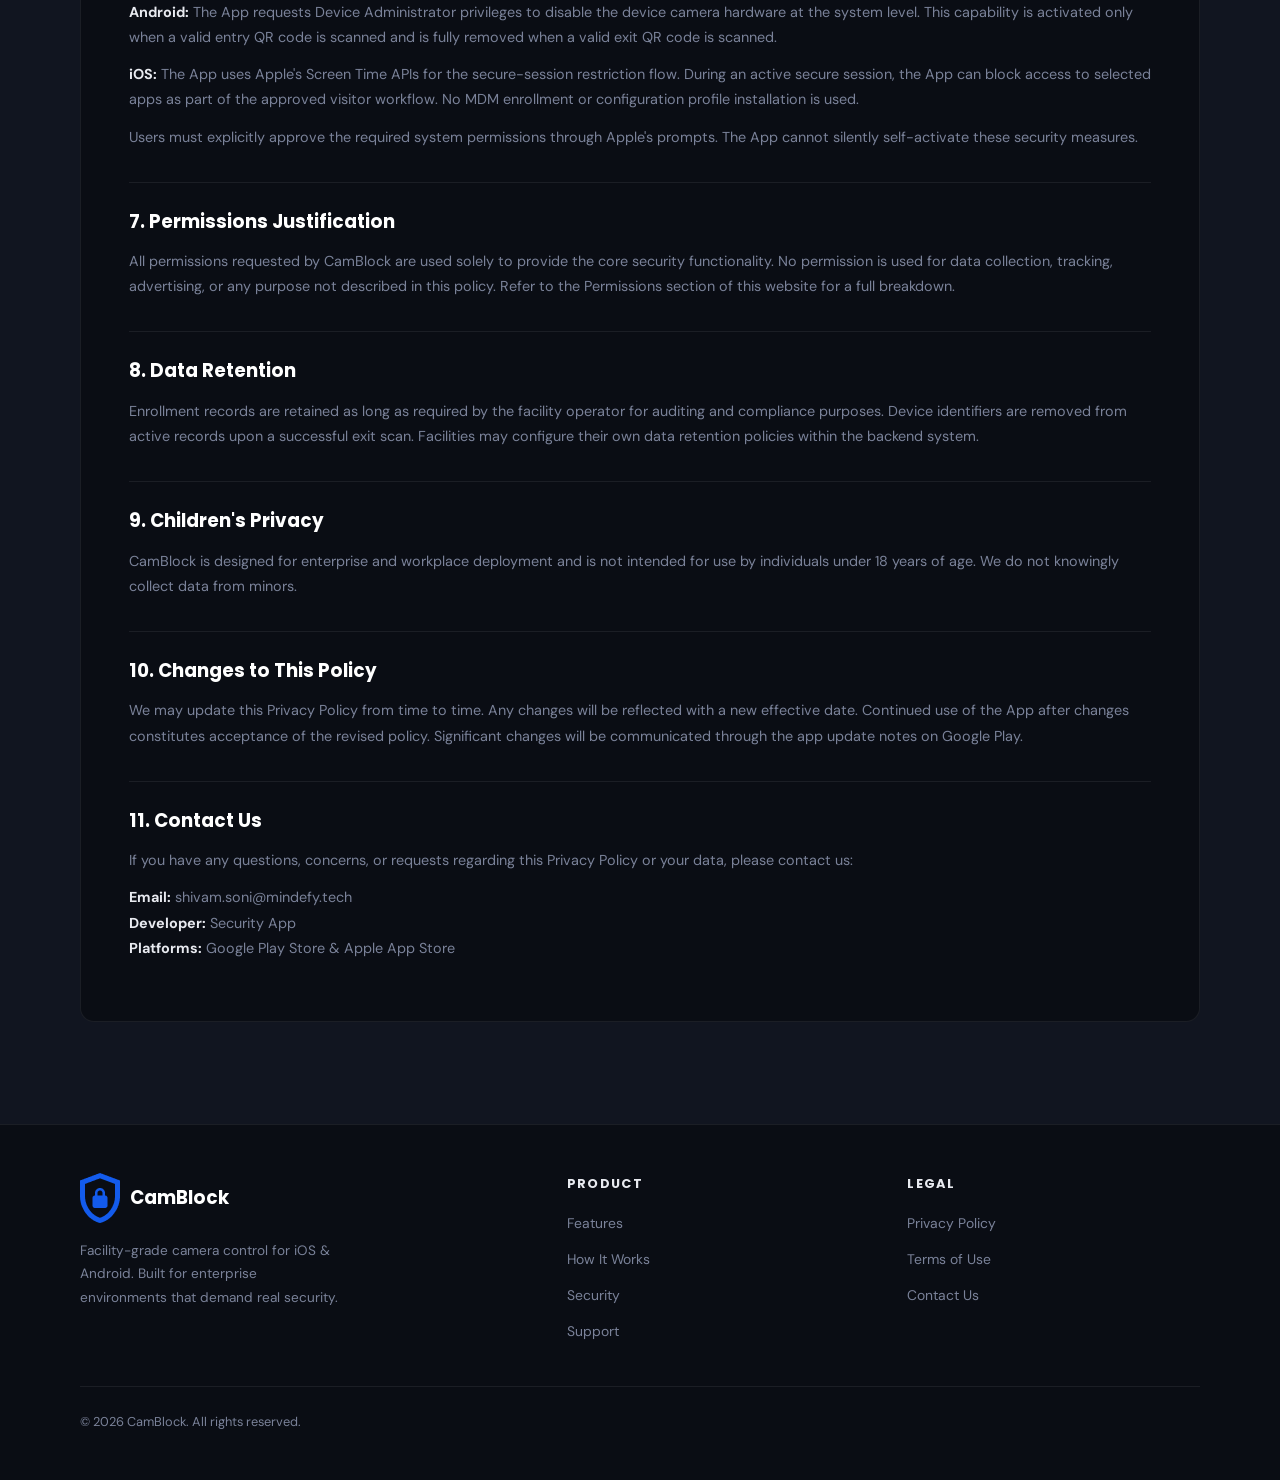
==== commit 8a1001f9: "-Added camblock ios user app link." ====
--- a/privacy.html
+++ b/privacy.html
@@ -28,7 +28,6 @@
         <li><a href="/#security">Security</a></li>
         <li><a href="support.html">Support</a></li>
         <li><a href="privacy.html">Privacy Policy</a></li>
-        <li><a href="https://play.google.com/store/apps/details?id=com.sierra.camblock&pcampaignid=web_share" target="_blank" class="nav-cta">Get App</a></li>
       </ul>
       <div class="hamburger" id="hamburger" onclick="toggleMenu()">
         <span></span><span></span><span></span>
